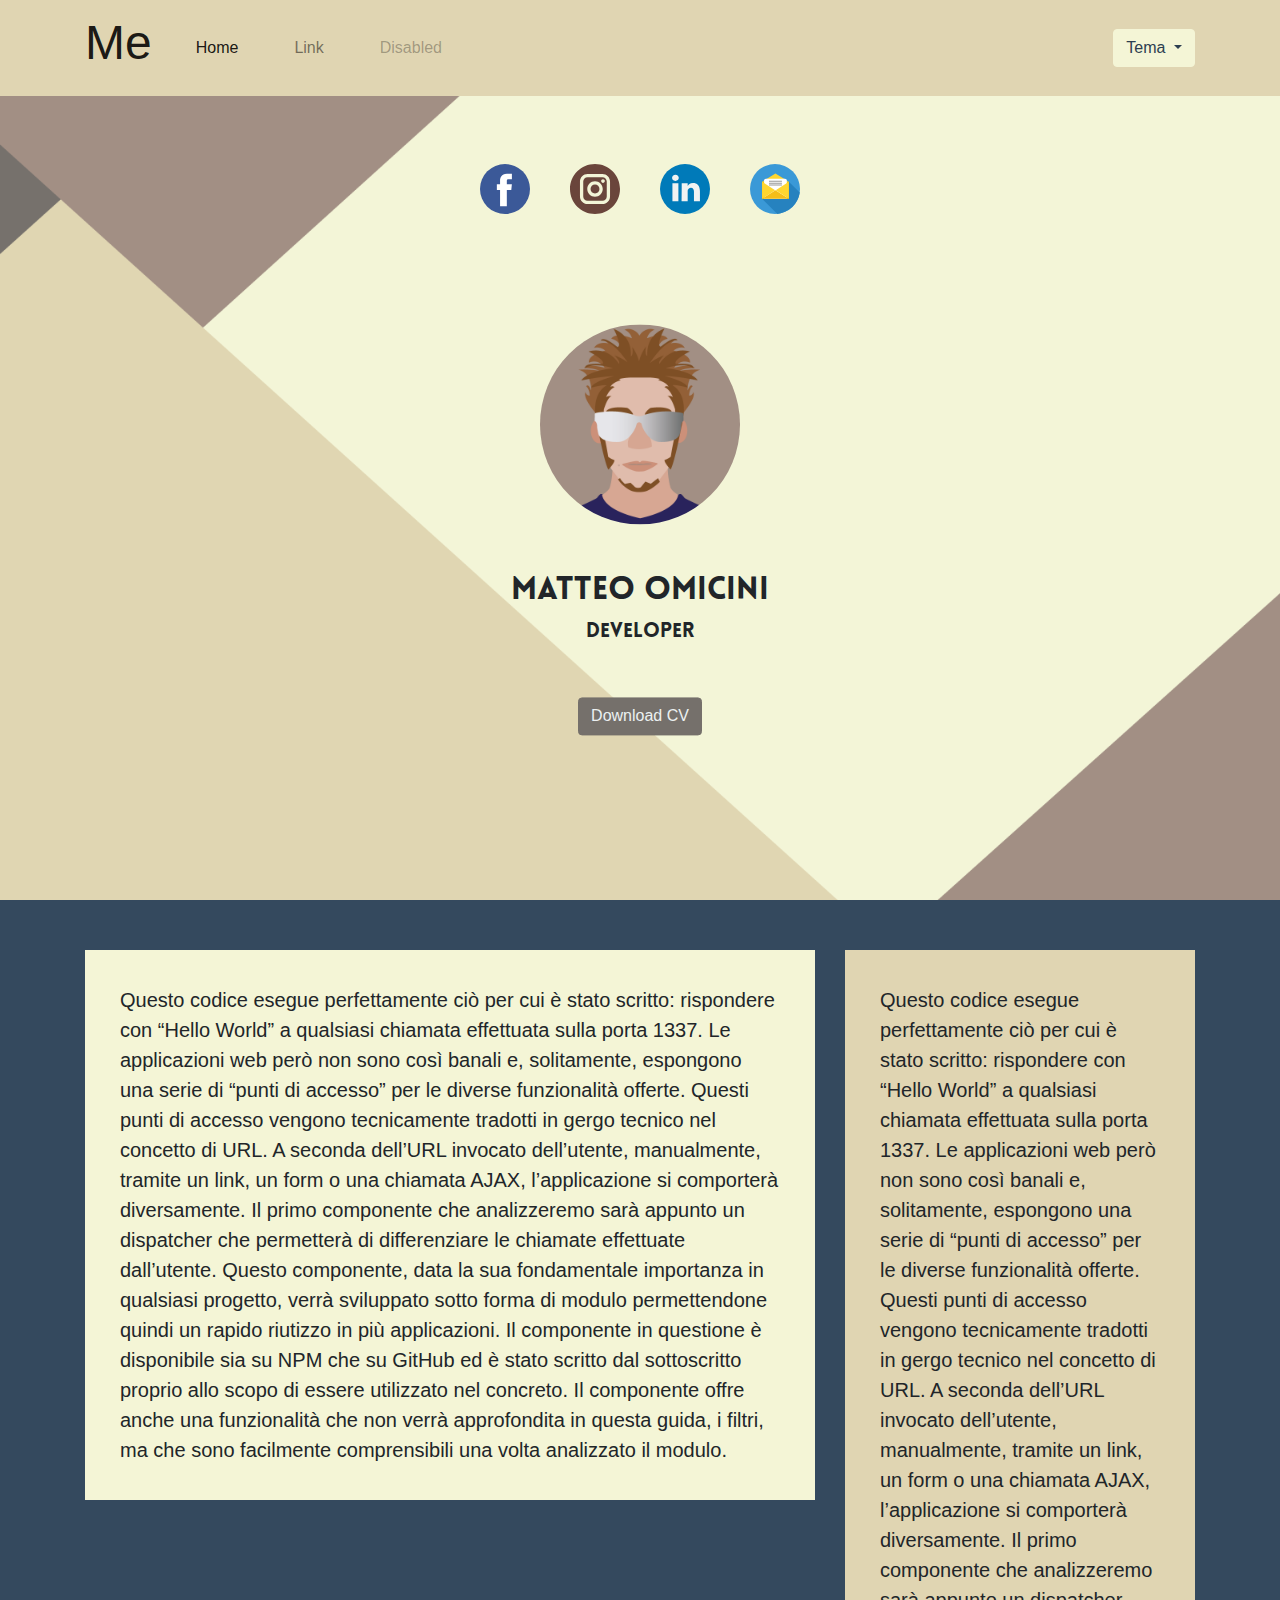
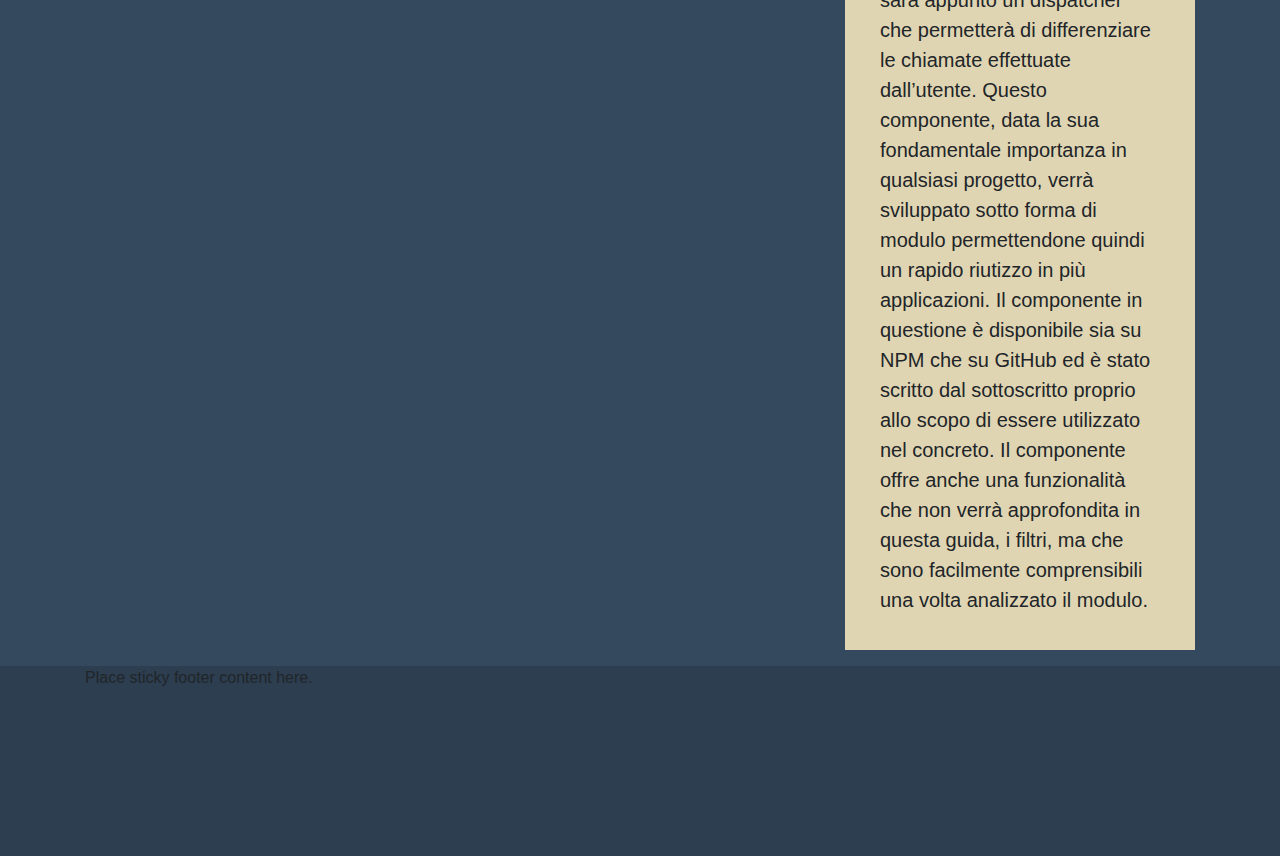
==== brown.html @ 4ef39616 "Initial commit" ====
<!DOCTYPE html>
<html lang="en" xmlns:mailto="http://www.w3.org/1999/xhtml">
<head>
    <!-- Required meta tags -->
    <meta charset="utf-8">
    <meta name="viewport" content="width=device-width, initial-scale=1, shrink-to-fit=no">

    <!-- Bootstrap CSS -->
    <link rel="stylesheet" href="css/bootstrap.min.css">
    <link rel="stylesheet" type="text/css" href="css/brown.css">
    <link rel="stylesheet" href="https://maxcdn.bootstrapcdn.com/font-awesome/4.7.0/css/font-awesome.min.css">

    <style>
        @font-face {
            font-family: Delicious;
            src: url('fonts/Lovelo_Black.otf');
        }

        h2 {
            font-family: Delicious
        }

        span {
            font-family: Delicious;
        }
    </style>
</head>
<body>

<section id="me">
    <nav class="navbar fixed-top navbar-expand-lg navbar-light bg-light">
        <div class="container">
            <a class="navbar-brand" href="#">Me</a>
            <button class="navbar-toggler" type="button" data-toggle="collapse"
                    data-target="#navbarSupportedContent"
                    aria-controls="navbarSupportedContent" aria-expanded="false" aria-label="Toggle navigation">
                <span class="navbar-toggler-icon"></span>
            </button>

            <div class="collapse navbar-collapse" id="navbarSupportedContent">
                <ul class="navbar-nav mr-auto">
                    <li class="nav-item active">
                        <a class="nav-link" href="#">Home <span class="sr-only">(current)</span></a>
                    </li>
                    <li class="nav-item">
                        <a class="nav-link" href="#">Link</a>
                    </li>
                    <li class="nav-item">
                        <a class="nav-link disabled" href="#">Disabled</a>
                    </li>
                </ul>
                <div class="dropdown">
                    <button class="btn btn-secondary dropdown-toggle" type="button" id="dropdownMenuButton"
                            data-toggle="dropdown" aria-haspopup="true" aria-expanded="false">
                        Tema
                    </button>
                    <div class="dropdown-menu" aria-labelledby="Tema">
                        <a class="dropdown-item" href="standard.html">Standard</a>
                        <a class="dropdown-item" href="orange.html">Orange</a>
                        <a class="dropdown-item" href="brown.html">Wood</a>
                    </div>
                </div>
            </div>
        </div>
    </nav>

    <div class="img-fluid" id="image">
        <ul class="nav justify-content-center" id="icons">

            <li class="nav-item">
                <a href="https://www.facebook.com/matteo.omicini">
                    <img id="facebook" src="[data-uri]" /></a>
            </li>

            <li class="nav-item">
                <a href="https://www.instagram.com/grandemattyx/">
                    <img id="instagram" src="[data-uri]" />
                </a>
            </li>
            <li class="nav-item">
                <a href="https://www.linkedin.com/in/matteo-omicini-917546149/">
                    <img id="linkedin" src="[data-uri]" />
                </a>
            </li>

            <li class="nav-item">
                <a href="mailto:grandemattyx@gmail.com">
                    <img id="mail" src="[data-uri]" />
                </a>
            </li>
        </ul>

        <div class="container" id="itemImageContainer">
            <img class="rounded-circle" src="img/super-flat-avatar_brown.png" id="avatar">
            <div class="container" id="name">
                <h2 class="lead" id="nome">Matteo Omicini</h2>
                <span class="lead" id="dev">Developer</span>
            </div>
            <div class="text-center">
                <button type="button" class="btn btn-primary" id="cv">Download CV</button>
            </div>
        </div>
    </div>

</section>

<div class="container">
    <div class="row">
        <div class="col-sm-8">

            <p class="lead" id="description">Questo codice esegue perfettamente ciò per cui è stato scritto: rispondere
                con “Hello
                World” a qualsiasi chiamata effettuata sulla porta 1337.

                Le applicazioni web però non sono così banali e, solitamente, espongono una serie di “punti di
                accesso” per le diverse funzionalità offerte. Questi punti di accesso vengono tecnicamente tradotti
                in gergo tecnico nel concetto di URL. A seconda dell’URL invocato dell’utente, manualmente, tramite
                un link, un form o una chiamata AJAX, l’applicazione si comporterà diversamente.

                Il primo componente che analizzeremo sarà appunto un dispatcher che permetterà di differenziare le
                chiamate effettuate dall’utente. Questo componente, data la sua fondamentale importanza in qualsiasi
                progetto, verrà sviluppato sotto forma di modulo permettendone quindi un rapido riutizzo in più
                applicazioni.

                Il componente in questione è disponibile sia su NPM che su GitHub ed è stato scritto dal
                sottoscritto proprio allo scopo di essere utilizzato nel concreto. Il componente offre anche una
                funzionalità che non verrà approfondita in questa guida, i filtri, ma che sono facilmente
                comprensibili una volta analizzato il modulo.</p>

        </div>
        <div class="col-sm-4">
            <p class="lead" id="skills">Questo codice esegue perfettamente ciò per cui è stato scritto: rispondere con
                “Hello
                World” a qualsiasi chiamata effettuata sulla porta 1337.

                Le applicazioni web però non sono così banali e, solitamente, espongono una serie di “punti di
                accesso” per le diverse funzionalità offerte. Questi punti di accesso vengono tecnicamente tradotti
                in gergo tecnico nel concetto di URL. A seconda dell’URL invocato dell’utente, manualmente, tramite
                un link, un form o una chiamata AJAX, l’applicazione si comporterà diversamente.

                Il primo componente che analizzeremo sarà appunto un dispatcher che permetterà di differenziare le
                chiamate effettuate dall’utente. Questo componente, data la sua fondamentale importanza in qualsiasi
                progetto, verrà sviluppato sotto forma di modulo permettendone quindi un rapido riutizzo in più
                applicazioni.

                Il componente in questione è disponibile sia su NPM che su GitHub ed è stato scritto dal
                sottoscritto proprio allo scopo di essere utilizzato nel concreto. Il componente offre anche una
                funzionalità che non verrà approfondita in questa guida, i filtri, ma che sono facilmente
                comprensibili una volta analizzato il modulo.</p>
        </div>
    </div>
</div>

<div id="footer">
    <div class="container">
        <p class="footer-block">Place sticky footer content here.</p>
    </div>
</div>

<!-- Optional JavaScript -->
<!-- jQuery first, then Popper.js, then Bootstrap JS -->
<script src="https://code.jquery.com/jquery-3.2.1.slim.min.js"
        integrity="sha384-KJ3o2DKtIkvYIK3UENzmM7KCkRr/rE9/Qpg6aAZGJwFDMVNA/GpGFF93hXpG5KkN"
        crossorigin="anonymous"></script>
<script src="https://cdnjs.cloudflare.com/ajax/libs/popper.js/1.11.0/umd/popper.min.js"
        integrity="sha384-b/U6ypiBEHpOf/4+1nzFpr53nxSS+GLCkfwBdFNTxtclqqenISfwAzpKaMNFNmj4"
        crossorigin="anonymous"></script>
<script src="js/bootstrap.min.js"></script>
</body>
</html>
---- css/brown.css ----
@font-face {
    font-family: Delicious;
    src: url(../fonts/Lovelo_Black.otf);
}

body {
    background: #34495e;
}

.navbar-brand {
    font-size: 3rem;
    line-height: 50px;
    height: 70px;
}

.bg-light {
    background-color: #E0D5B2 !important;
}

.btn-secondary {
    color: #2c3e50;
    background-color: #F4F5D6;
    border-color: #F4F5D6;
}

.btn-secondary.active, .btn-secondary:active, .show > .btn-secondary.dropdown-toggle {
    background-color: #A38F84;
    background-image: none;
    border-color: #A38F84;
}

.btn-secondary:hover {
    color: #2c3e50;
    background-color: #F4F5D6;
    border-color: #F4F5D6;
}

#image {
    padding-top: 80px;
    padding-left: 0;
    padding-right: 0;
    height: 100vh;
    width: 100%;
    /*background: rgba(0, 0, 0, .2);*/
    background: url(../img/background_flat_brown.png) no-repeat;
    background-size: cover;
    background-position: center;
    /*background-attachment: fixed;*/
    background-blend-mode: overlay;
    position: relative;
    overflow: hidden;
    border-color: transparent;

}

.img-fluid {
    max-width: 100%;
    height: auto;

}

#avatar {
    margin-left: auto;
    margin-right: auto;
    display: block;
    height: 200px;
    width: 200px;
}

#nome{
    font-size: 200%;
}

#name {
    margin: auto;
    text-align: center;
    padding: 50px 0px;
}

#itemImageContainer {
    padding-top: 100px;
    position: relative;
    top: 30%;
    transform: translateY(-50%);
}

#cv{
    margin: 0 auto;
    background: #75706B;
}

.btn-primary{
    color: #ecf0f1;
    border-color: #75706B;
}

.nav{
    padding-top: 5%;
}

.nav-item {
    margin: 20px;
}

#facebook{
    max-width: 50px;
    max-height: 50px;
}

#instagram{
    max-width: 50px;
    max-height: 50px;
}

#linkedin{
    max-width: 50px;
    max-height: 50px;
}

#mail{
    max-width: 50px;
    max-height: 50px;
}

.row {
    padding-top: 50px;
}

#description {
    padding: 35px;
    background: #F4F5D6;
}

#skills {
    background: #E0D5B2;
    padding: 35px;
}

#footer {
    padding-bottom: 150px;
    background-color: #2c3e50;
}
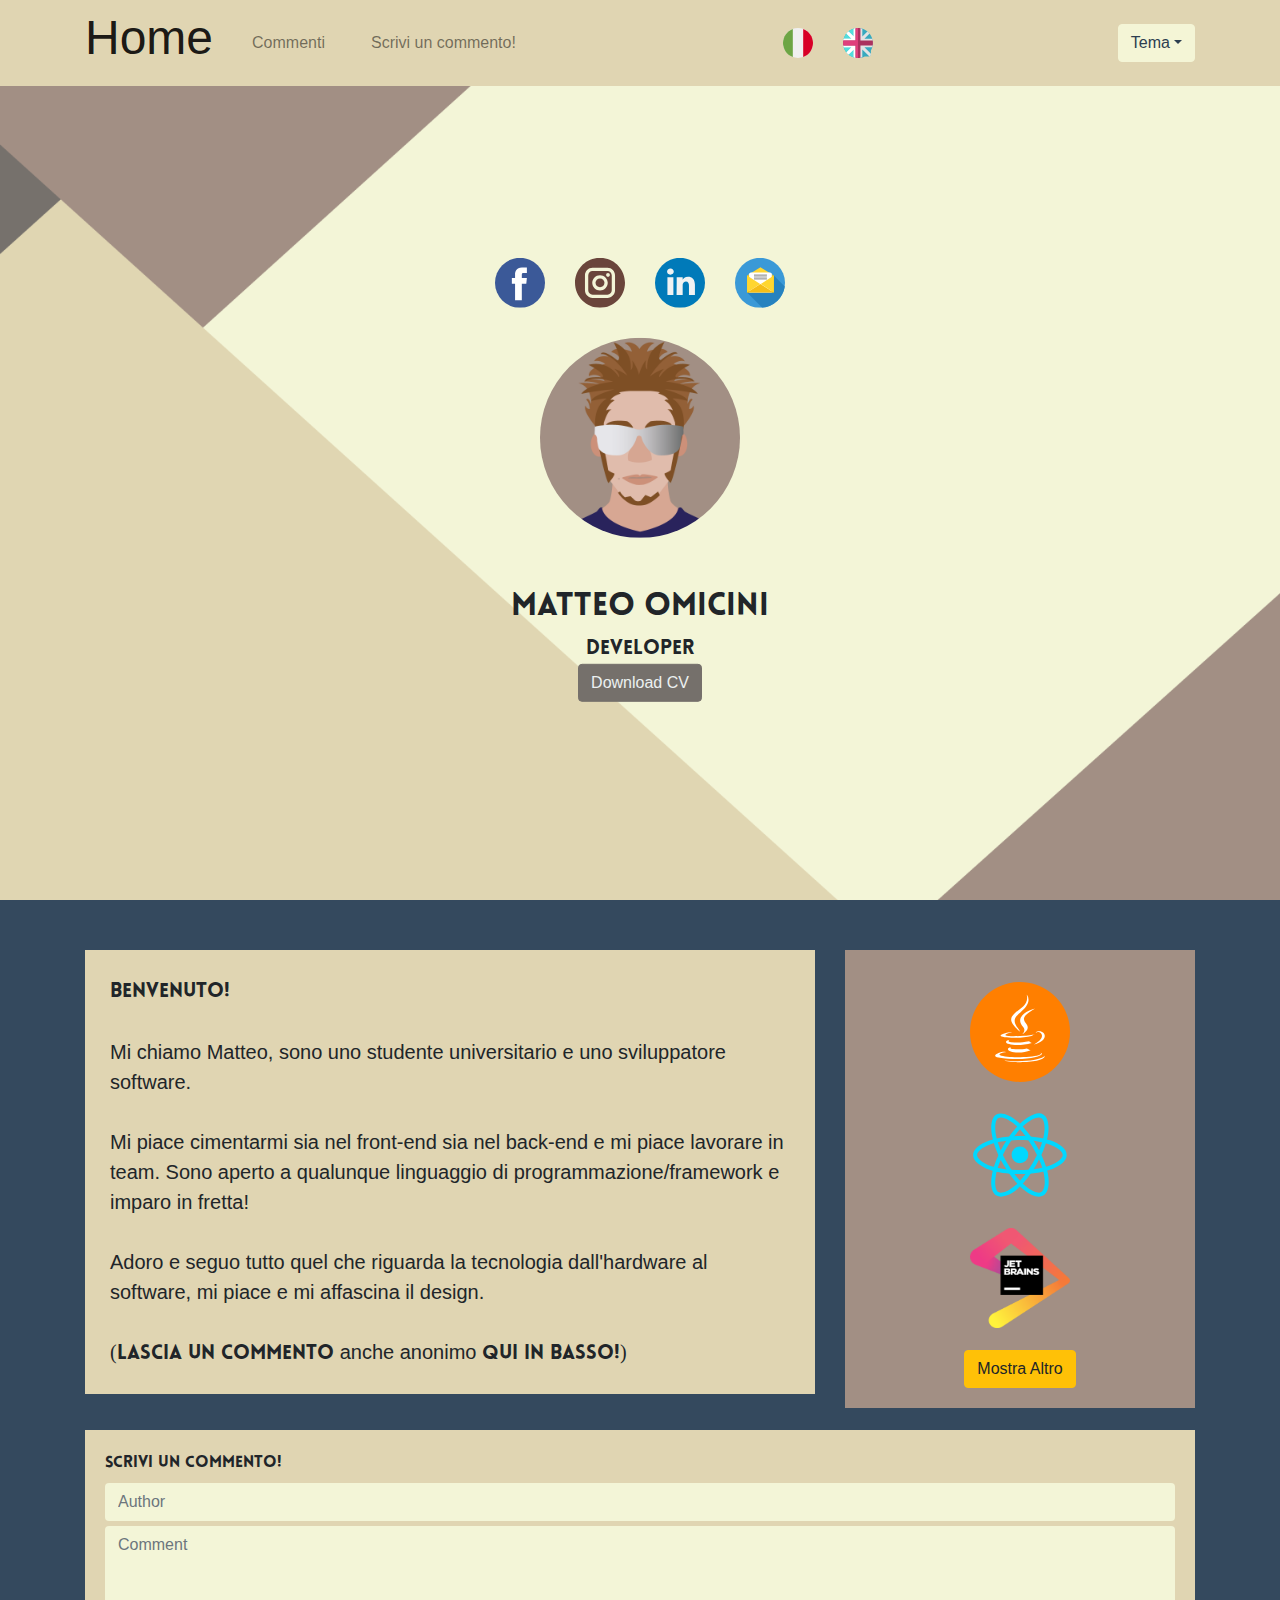
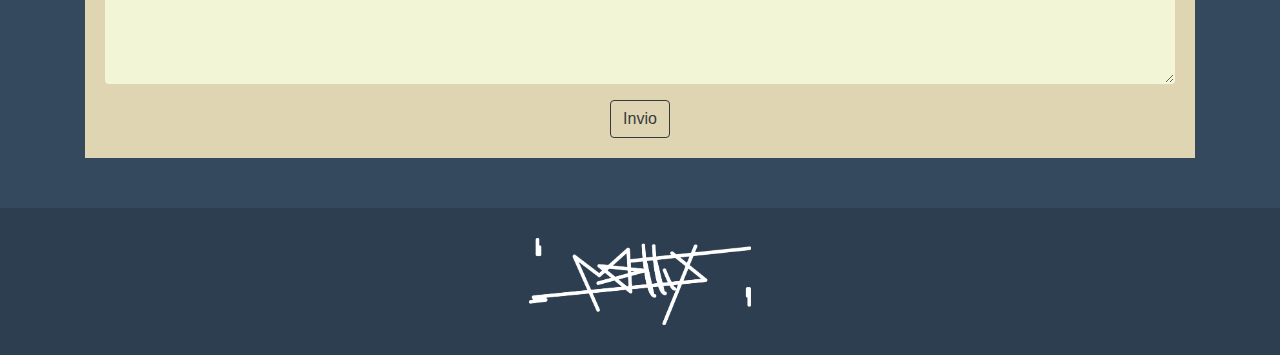
==== commit e2e1d784: "Release v1" ====
--- a/brown.html
+++ b/brown.html
@@ -1,36 +1,25 @@
 <!DOCTYPE html>
-<html lang="en" xmlns:mailto="http://www.w3.org/1999/xhtml">
+<html lang="en">
 <head>
     <!-- Required meta tags -->
     <meta charset="utf-8">
     <meta name="viewport" content="width=device-width, initial-scale=1, shrink-to-fit=no">
+    <meta name="theme-color" content="#1abc9c"/>
+    <meta http-equiv="X-UA-Compatible" content="IE=Edge">
 
     <!-- Bootstrap CSS -->
-    <link rel="stylesheet" href="css/bootstrap.min.css">
+    <link rel="stylesheet" href="https://maxcdn.bootstrapcdn.com/bootstrap/4.0.0/css/bootstrap.min.css"
+          integrity="sha384-Gn5384xqQ1aoWXA+058RXPxPg6fy4IWvTNh0E263XmFcJlSAwiGgFAW/dAiS6JXm" crossorigin="anonymous">
+    <link rel="stylesheet" href="https://maxcdn.bootstrapcdn.com/font-awesome/4.7.0/css/font-awesome.min.css">
     <link rel="stylesheet" type="text/css" href="css/brown.css">
-    <link rel="stylesheet" href="https://maxcdn.bootstrapcdn.com/font-awesome/4.7.0/css/font-awesome.min.css">
-
-    <style>
-        @font-face {
-            font-family: Delicious;
-            src: url('fonts/Lovelo_Black.otf');
-        }
-
-        h2 {
-            font-family: Delicious
-        }
-
-        span {
-            font-family: Delicious;
-        }
-    </style>
+
 </head>
 <body>
 
 <section id="me">
     <nav class="navbar fixed-top navbar-expand-lg navbar-light bg-light">
         <div class="container">
-            <a class="navbar-brand" href="#">Me</a>
+            <a class="navbar-brand" href="http://matteoomicini.drink-web.eu">Home</a>
             <button class="navbar-toggler" type="button" data-toggle="collapse"
                     data-target="#navbarSupportedContent"
                     aria-controls="navbarSupportedContent" aria-expanded="false" aria-label="Toggle navigation">
@@ -39,25 +28,34 @@
 
             <div class="collapse navbar-collapse" id="navbarSupportedContent">
                 <ul class="navbar-nav mr-auto">
-                    <li class="nav-item active">
-                        <a class="nav-link" href="#">Home <span class="sr-only">(current)</span></a>
-                    </li>
-                    <li class="nav-item">
-                        <a class="nav-link" href="#">Link</a>
-                    </li>
-                    <li class="nav-item">
-                        <a class="nav-link disabled" href="#">Disabled</a>
+                    <li class="nav-item">
+                        <a class="nav-link" href="http://matteoomicini.drink-web.eu/comments" id="header_comments">Commenti</span></a>
+                    </li>
+                    <li class="nav-item">
+                        <a class="nav-link" href="#comment" id="header_write_comment">Scrivi un commento!</a>
                     </li>
                 </ul>
+
+                <ul class="navbar-nav mr-auto">
+                    <li class="nav-item">
+                        <a onclick="toItalian()">
+                            <img id="italian" src="./img/icons/italy.svg"/>
+                        </a>
+                    </li>
+                    <li class="nav-item">
+                        <a onclick="toEnglish()">
+                            <img id="english" src="./img/icons/english.svg"/>
+                        </a>
+                    </li>
+                </ul>
+
                 <div class="dropdown">
                     <button class="btn btn-secondary dropdown-toggle" type="button" id="dropdownMenuButton"
-                            data-toggle="dropdown" aria-haspopup="true" aria-expanded="false">
-                        Tema
-                    </button>
+                            data-toggle="dropdown" aria-haspopup="true" aria-expanded="false">Tema</button>
                     <div class="dropdown-menu" aria-labelledby="Tema">
-                        <a class="dropdown-item" href="standard.html">Standard</a>
-                        <a class="dropdown-item" href="orange.html">Orange</a>
-                        <a class="dropdown-item" href="brown.html">Wood</a>
+                        <a class="dropdown-item" href="index.html" >Standard</a>
+                        <a class="dropdown-item " href="orange.html" id="arancio">Arancio</a>
+                        <a class="dropdown-item" href="brown.html" id="legno">Legno</a>
                     </div>
                 </div>
             </div>
@@ -65,39 +63,47 @@
     </nav>
 
     <div class="img-fluid" id="image">
-        <ul class="nav justify-content-center" id="icons">
-
-            <li class="nav-item">
-                <a href="https://www.facebook.com/matteo.omicini">
-                    <img id="facebook" src="[data-uri]" /></a>
-            </li>
-
-            <li class="nav-item">
-                <a href="https://www.instagram.com/grandemattyx/">
-                    <img id="instagram" src="[data-uri]" />
-                </a>
-            </li>
-            <li class="nav-item">
-                <a href="https://www.linkedin.com/in/matteo-omicini-917546149/">
-                    <img id="linkedin" src="[data-uri]" />
-                </a>
-            </li>
-
-            <li class="nav-item">
-                <a href="mailto:grandemattyx@gmail.com">
-                    <img id="mail" src="[data-uri]" />
-                </a>
-            </li>
-        </ul>
 
         <div class="container" id="itemImageContainer">
-            <img class="rounded-circle" src="img/super-flat-avatar_brown.png" id="avatar">
-            <div class="container" id="name">
-                <h2 class="lead" id="nome">Matteo Omicini</h2>
-                <span class="lead" id="dev">Developer</span>
-            </div>
-            <div class="text-center">
-                <button type="button" class="btn btn-primary" id="cv">Download CV</button>
+
+            <ul class="nav justify-content-center" id="icons">
+
+                <li class="nav-item">
+                    <a href="https://www.facebook.com/matteo.omicini">
+                        <img id="facebook"
+                             src="[data-uri]"/></a>
+                </li>
+
+                <li class="nav-item">
+                    <a href="https://www.instagram.com/dormi_gary/">
+                        <img id="instagram"
+                             src="[data-uri]"/>
+                    </a>
+                </li>
+                <li class="nav-item">
+                    <a href="https://www.linkedin.com/in/matteo-omicini-917546149/">
+                        <img id="linkedin"
+                             src="[data-uri]"/>
+                    </a>
+                </li>
+
+                <li class="nav-item">
+                    <a href="mailto:grandemattyx@gmail.com">
+                        <img id="mail"
+                             src="[data-uri]"/>
+                    </a>
+                </li>
+            </ul>
+
+            <div id="avatar_container">
+                <img class="rounded-circle" src="img/super-flat-avatar_brown.png" id="avatar">
+                <div class="container" id="name">
+                    <h2 class="lead" id="nome">Matteo Omicini</h2>
+                    <span class="lead bold" id="dev">Developer</span>
+                </div>
+                <div class="text-center">
+                    <a type="button" href="download/cv_matteo_omicini.pdf" class="btn btn-primary" id="cv"> Download CV </a>
+                </div>
             </div>
         </div>
     </div>
@@ -108,63 +114,144 @@
     <div class="row">
         <div class="col-sm-8">
 
-            <p class="lead" id="description">Questo codice esegue perfettamente ciò per cui è stato scritto: rispondere
-                con “Hello
-                World” a qualsiasi chiamata effettuata sulla porta 1337.
-
-                Le applicazioni web però non sono così banali e, solitamente, espongono una serie di “punti di
-                accesso” per le diverse funzionalità offerte. Questi punti di accesso vengono tecnicamente tradotti
-                in gergo tecnico nel concetto di URL. A seconda dell’URL invocato dell’utente, manualmente, tramite
-                un link, un form o una chiamata AJAX, l’applicazione si comporterà diversamente.
-
-                Il primo componente che analizzeremo sarà appunto un dispatcher che permetterà di differenziare le
-                chiamate effettuate dall’utente. Questo componente, data la sua fondamentale importanza in qualsiasi
-                progetto, verrà sviluppato sotto forma di modulo permettendone quindi un rapido riutizzo in più
-                applicazioni.
-
-                Il componente in questione è disponibile sia su NPM che su GitHub ed è stato scritto dal
-                sottoscritto proprio allo scopo di essere utilizzato nel concreto. Il componente offre anche una
-                funzionalità che non verrà approfondita in questa guida, i filtri, ma che sono facilmente
-                comprensibili una volta analizzato il modulo.</p>
-
-        </div>
+            <p class="lead" id="description">
+                <span class="bold" id="desc_1">Benvenuto!</span>
+                <br>
+                <br>
+                <span id="desc_2">Mi chiamo Matteo, sono uno studente universitario e uno sviluppatore software.</span>
+                <br>
+                <br>
+                <span id="desc_3">Mi piace cimentarmi sia nel front-end sia nel back-end e mi piace lavorare in team.
+                Sono aperto a qualunque linguaggio di programmazione/framework e imparo in fretta!
+                </span>
+                <br>
+                <br>
+                <span id="desc_4">Adoro e seguo tutto quel che riguarda la tecnologia dall'hardware al software, mi piace e mi affascina il design.</span>
+                <br>
+                <br>
+                <span class="bold" id="desc_5">(Lascia un commento </span> <span id="desc_6">anche anonimo</span> <span class="bold" id="desc_7"> qui in basso!)</span>
+
+            </p>
+
+        </div>
+
         <div class="col-sm-4">
-            <p class="lead" id="skills">Questo codice esegue perfettamente ciò per cui è stato scritto: rispondere con
-                “Hello
-                World” a qualsiasi chiamata effettuata sulla porta 1337.
-
-                Le applicazioni web però non sono così banali e, solitamente, espongono una serie di “punti di
-                accesso” per le diverse funzionalità offerte. Questi punti di accesso vengono tecnicamente tradotti
-                in gergo tecnico nel concetto di URL. A seconda dell’URL invocato dell’utente, manualmente, tramite
-                un link, un form o una chiamata AJAX, l’applicazione si comporterà diversamente.
-
-                Il primo componente che analizzeremo sarà appunto un dispatcher che permetterà di differenziare le
-                chiamate effettuate dall’utente. Questo componente, data la sua fondamentale importanza in qualsiasi
-                progetto, verrà sviluppato sotto forma di modulo permettendone quindi un rapido riutizzo in più
-                applicazioni.
-
-                Il componente in questione è disponibile sia su NPM che su GitHub ed è stato scritto dal
-                sottoscritto proprio allo scopo di essere utilizzato nel concreto. Il componente offre anche una
-                funzionalità che non verrà approfondita in questa guida, i filtri, ma che sono facilmente
-                comprensibili una volta analizzato il modulo.</p>
-        </div>
-    </div>
+            <div class="lead" id="skills">
+
+                <ul class="list-group list-group-flush">
+                    <li class="list-group-item">
+                        <img src="img/icons/java.svg"/>
+                    </li>
+                    <li class="list-group-item">
+                        <img src="img/icons/react.svg"/>
+                    </li>
+                    <li class="list-group-item">
+                        <img src="img/icons/2000px-JetBrains_Logo_2016.svg.png"/>
+                    </li>
+                </ul>
+
+                <div class="text-center">
+                    <button class="btn btn-warning" id="collapseButton1" onclick="hide()">Mostra Altro</button>
+                </div>
+
+            </div>
+        </div>
+    </div>
+
+    <div class="collapse multi-collapse" id="otherSkills">
+
+        <div id="skills">
+
+            <ul class="nav justify-content-center">
+
+                <li class="list-group-item">
+                    <img src="img/icons/javascript.svg"/>
+                </li>
+                <li class="nav-item">
+                    <img src="img/icons/bootstrap.svg"/>
+                </li>
+                <li class="nav-item">
+                    <img src="img/icons/php.svg"/>
+                </li>
+                <li class="nav-item">
+                    <img src="img/icons/node.svg"/>
+                </li>
+                <li class="nav-item">
+                    <img src="img/icons/github.svg"/>
+                </li>
+                <li class="nav-item">
+                    <img src="img/icons/database.svg"/>
+                </li>
+                <li class="nav-item">
+                    <img src="img/icons/android.svg"/>
+                </li>
+            </ul>
+            <div class="text-center">
+                <button class="btn btn-warning" id="collapseButton2" onclick="hide()">Nascondi</button>
+            </div>
+        </div>
+    </div>
+
+
+    <div class="modal fade" id="myModal" role="dialog">
+        <div class="modal-dialog">
+
+            <!-- Modal content-->
+            <div class="modal-content">
+                <div class="modal-header">
+                    <h2 id="modal_header">Commento inviato!</h2>
+                    <button type="button" class="close" data-dismiss="modal">&times;</button>
+                </div>
+                <div class="modal-body">
+                    <p id="modal_body">Ora devo solo approvarlo! <br> Generalmente lo faccio immediatamente.<br>Puoi dargli un occhiata nella <a href=\"http://matteoomicini.drink-web.eu/comments/>SEZIONE COMMENTI</a></p>
+                </div>
+                <div class="modal-footer">
+                    <button type="button" class="btn btn-outline-dark" data-dismiss="modal">Ok</button>
+                </div>
+            </div>
+
+        </div>
+    </div>
+
+
+    <section id="comment">
+        <form>
+            <label for="TextArea" id="form_write_comment">Scrivi un commento!</label>
+            <input type="text" class="form-control lead" id="form_write_sender" placeholder="Author" id="Sender">
+            <hr>
+            <div class="form-group">
+                <textarea class="form-control lead" id="TextArea" placeholder="Comment" rows="6"></textarea>
+            </div>
+
+            <div style="text-align: center">
+                <button type="button" class="btn btn-outline-dark" onclick="validate()" id="form_send">Invio</button>
+            </div>
+        </form>
+    </section>
 </div>
 
+
 <div id="footer">
-    <div class="container">
-        <p class="footer-block">Place sticky footer content here.</p>
+    <div class="container" style="text-align: center">
+        <img src="img/logopng.png" id="logo"/>
     </div>
 </div>
 
 <!-- Optional JavaScript -->
 <!-- jQuery first, then Popper.js, then Bootstrap JS -->
-<script src="https://code.jquery.com/jquery-3.2.1.slim.min.js"
-        integrity="sha384-KJ3o2DKtIkvYIK3UENzmM7KCkRr/rE9/Qpg6aAZGJwFDMVNA/GpGFF93hXpG5KkN"
+<script
+        src="http://code.jquery.com/jquery-3.3.1.min.js"
+        integrity="sha256-FgpCb/KJQlLNfOu91ta32o/NMZxltwRo8QtmkMRdAu8="
         crossorigin="anonymous"></script>
-<script src="https://cdnjs.cloudflare.com/ajax/libs/popper.js/1.11.0/umd/popper.min.js"
-        integrity="sha384-b/U6ypiBEHpOf/4+1nzFpr53nxSS+GLCkfwBdFNTxtclqqenISfwAzpKaMNFNmj4"
+<script src="https://cdnjs.cloudflare.com/ajax/libs/popper.js/1.12.9/umd/popper.min.js"
+        integrity="sha384-ApNbgh9B+Y1QKtv3Rn7W3mgPxhU9K/ScQsAP7hUibX39j7fakFPskvXusvfa0b4Q"
         crossorigin="anonymous"></script>
-<script src="js/bootstrap.min.js"></script>
+<script src="https://maxcdn.bootstrapcdn.com/bootstrap/4.0.0/js/bootstrap.min.js"
+        integrity="sha384-JZR6Spejh4U02d8jOt6vLEHfe/JQGiRRSQQxSfFWpi1MquVdAyjUar5+76PVCmYl"
+        crossorigin="anonymous"></script>
+<script src="js/form_validation.js"></script>
+<script src="js/collapseButton.js"></script>
+<script src="js/change_language.js"></script>
+<script src="js/changeTheme.js"></script>
 </body>
 </html>--- a/css/brown.css
+++ b/css/brown.css
@@ -5,6 +5,19 @@
 
 body {
     background: #34495e;
+}
+
+@font-face {
+    font-family: Delicious;
+    src: url('fonts/Lovelo_Black.otf');
+}
+
+h2 {
+    font-family: Delicious
+}
+
+.bold {
+    font-family: Delicious;
 }
 
 .navbar-brand {
@@ -30,15 +43,13 @@
 }
 
 .btn-secondary:hover {
-    color: #2c3e50;
+    color: #A38F84;
     background-color: #F4F5D6;
     border-color: #F4F5D6;
 }
 
 #image {
-    padding-top: 80px;
-    padding-left: 0;
-    padding-right: 0;
+    padding: 10%;
     height: 100vh;
     width: 100%;
     /*background: rgba(0, 0, 0, .2);*/
@@ -50,6 +61,7 @@
     position: relative;
     overflow: hidden;
     border-color: transparent;
+    display: inline-table;
 
 }
 
@@ -57,12 +69,40 @@
     max-width: 100%;
     height: auto;
 
+}
+
+hr{
+    margin-top: 5px;
+    margin-bottom: 5px;
+    border: 0;
+}
+
+form{
+    background-color:#E0D5B2;
+    padding: 20px;
+    margin-bottom: 50px;
+    margin-top: 20px;
+}
+
+.form-control{
+    background: #F3F5D7;
+    border-color: transparent;
+}
+
+label{
+    font-family: Delicious;
+}
+
+#icons{;
+    min-height: 30px;
 }
 
 #avatar {
     margin-left: auto;
     margin-right: auto;
     display: block;
+    min-height: 150px;
+    min-width: 150px;
     height: 200px;
     width: 200px;
 }
@@ -71,17 +111,22 @@
     font-size: 200%;
 }
 
+#avatar_container{
+    padding-top: 30px;
+}
+
 #name {
     margin: auto;
     text-align: center;
-    padding: 50px 0px;
+    padding-top: 50px;
 }
 
 #itemImageContainer {
-    padding-top: 100px;
-    position: relative;
-    top: 30%;
-    transform: translateY(-50%);
+    position:absolute;
+    left:50%;
+    top:50%;
+    transform:translate(-50%,-50%);
+    margin-top: 30px;
 }
 
 #cv{
@@ -94,12 +139,22 @@
     border-color: #75706B;
 }
 
-.nav{
-    padding-top: 5%;
-}
-
 .nav-item {
-    margin: 20px;
+    margin-right: 15px;
+    margin-left: 15px;
+}
+
+#italian{
+    max-width: 30px;
+    max-height: 30px;
+    margin-top: 5px;
+    margin-bottom: 5px;
+}
+#english{
+    max-width: 30px;
+    max-height: 30px;
+    margin-top: 5px;
+    margin-bottom: 5px;
 }
 
 #facebook{
@@ -110,6 +165,8 @@
 #instagram{
     max-width: 50px;
     max-height: 50px;
+    min-height: 20px;
+    min-width: 20px;
 }
 
 #linkedin{
@@ -127,17 +184,79 @@
 }
 
 #description {
-    padding: 35px;
-    background: #F4F5D6;
+    padding: 25px;
+    background: #E0D5B2;
 }
 
 #skills {
-    background: #E0D5B2;
-    padding: 35px;
+    background: #A28F84;
+    padding: 20px;
+}
+
+.list-group-item{
+    background-color: transparent;
+    text-align: center;
+    border: 0px;
+}
+
+.nav-item{
+    background-color: transparent;
+    text-align: center;
+    border: 0px;
+}
+
+#collapseButton{
+    margin: 5px;
+}
+
+.list-group-item img{
+    height: 100px;
+    width: 100px;
+}
+
+.nav-item img{
+    height: 100px;
+    width: 100px;
+}
+
+#logo{
+    height: 100px;
+    width: 100px;
+}
+
+#collapseButton1{
+    margin-top: 10px;
 }
 
 #footer {
-    padding-bottom: 150px;
+    padding-bottom: auto;
     background-color: #2c3e50;
 }
 
+#logo{
+    text-align: center;
+    width: 20%;
+    height: auto;
+    margin: 30px;
+}
+
+.modal-footer{
+    border-top: transparent;
+}
+
+
+.modal-body{
+    background-color: #2c3e50;
+    margin: 12px;
+    color: #ecf0f1;
+}
+
+.modal-header {
+    border-bottom: transparent;
+}
+
+.modal-content {
+    background-color: #E0D5B2;
+}
+
+
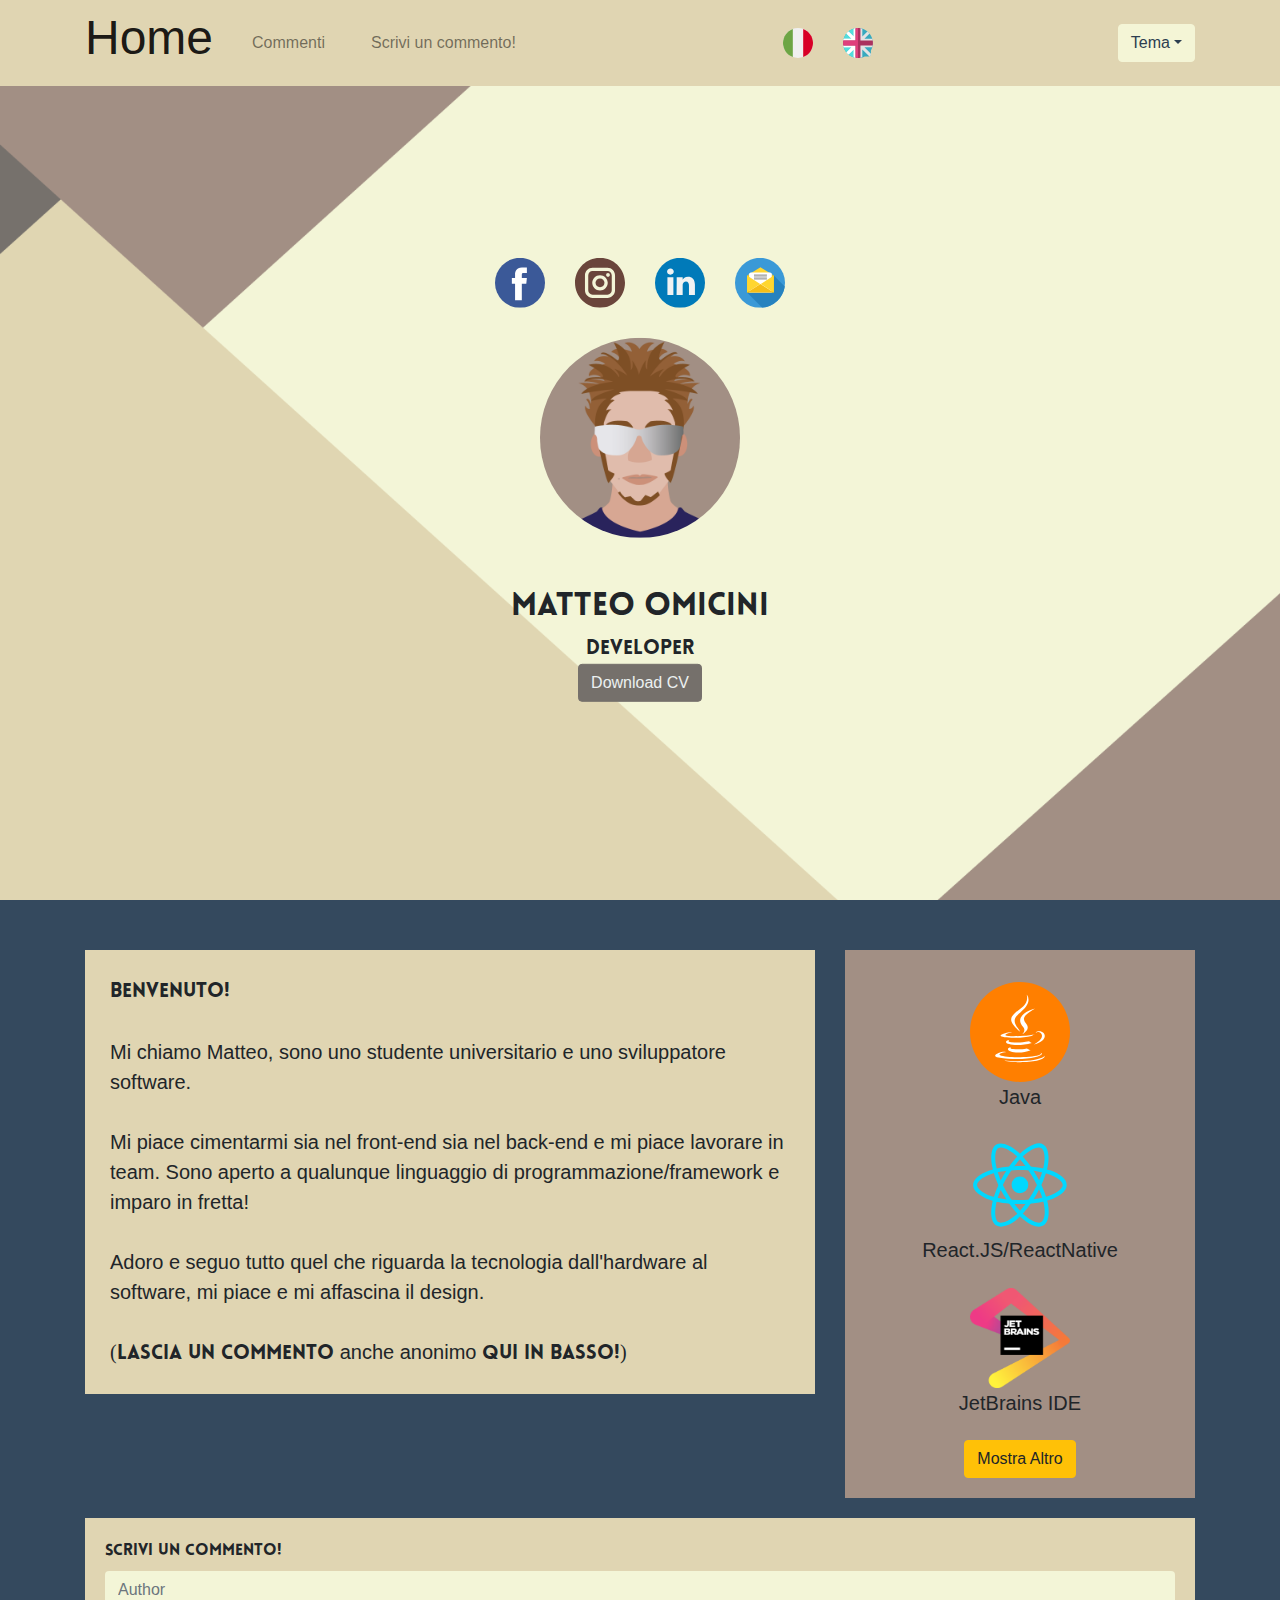
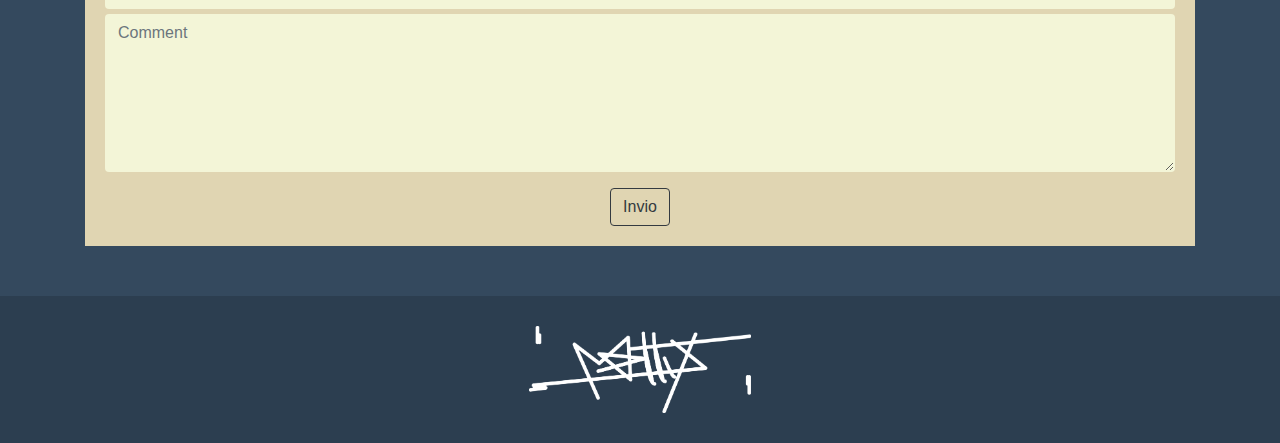
==== commit ecae2585: "Release v1 + skills name" ====
--- a/brown.html
+++ b/brown.html
@@ -4,7 +4,7 @@
     <!-- Required meta tags -->
     <meta charset="utf-8">
     <meta name="viewport" content="width=device-width, initial-scale=1, shrink-to-fit=no">
-    <meta name="theme-color" content="#1abc9c"/>
+    <meta name="theme-color" content="#E0D5B2"/>
     <meta http-equiv="X-UA-Compatible" content="IE=Edge">
 
     <!-- Bootstrap CSS -->
@@ -12,6 +12,9 @@
           integrity="sha384-Gn5384xqQ1aoWXA+058RXPxPg6fy4IWvTNh0E263XmFcJlSAwiGgFAW/dAiS6JXm" crossorigin="anonymous">
     <link rel="stylesheet" href="https://maxcdn.bootstrapcdn.com/font-awesome/4.7.0/css/font-awesome.min.css">
     <link rel="stylesheet" type="text/css" href="css/brown.css">
+
+    <!--Logo-->
+    <link rel="shortcut icon" type="image/x-icon" href="./img/brown_logo.png" />
 
 </head>
 <body>
@@ -140,13 +143,34 @@
 
                 <ul class="list-group list-group-flush">
                     <li class="list-group-item">
-                        <img src="img/icons/java.svg"/>
+                        <ul class="list-unstyled">
+                            <li>
+                                <img src="img/icons/java.svg"/>
+                            </li>
+                            <li>
+                                <span>Java</span>
+                            </li>
+                        </ul>
                     </li>
                     <li class="list-group-item">
-                        <img src="img/icons/react.svg"/>
+                        <ul class="list-unstyled">
+                            <li>
+                                <img src="img/icons/react.svg"/>
+                            </li>
+                            <li>
+                                <span>React.JS/ReactNative</span>
+                            </li>
+                        </ul>
                     </li>
                     <li class="list-group-item">
-                        <img src="img/icons/2000px-JetBrains_Logo_2016.svg.png"/>
+                        <ul class="list-unstyled">
+                            <li>
+                                <img src="img/icons/2000px-JetBrains_Logo_2016.svg.png"/>
+                            </li>
+                            <li>
+                                <span>JetBrains IDE</span>
+                            </li>
+                        </ul>
                     </li>
                 </ul>
 
@@ -165,25 +189,64 @@
             <ul class="nav justify-content-center">
 
                 <li class="list-group-item">
-                    <img src="img/icons/javascript.svg"/>
-                </li>
-                <li class="nav-item">
-                    <img src="img/icons/bootstrap.svg"/>
-                </li>
-                <li class="nav-item">
-                    <img src="img/icons/php.svg"/>
-                </li>
-                <li class="nav-item">
-                    <img src="img/icons/node.svg"/>
-                </li>
-                <li class="nav-item">
-                    <img src="img/icons/github.svg"/>
-                </li>
-                <li class="nav-item">
-                    <img src="img/icons/database.svg"/>
-                </li>
-                <li class="nav-item">
-                    <img src="img/icons/android.svg"/>
+                    <ul class="list-unstyled">
+                        <li>
+                            <img src="img/icons/javascript.svg"/>
+                        </li>
+                        <li>
+                            <span>Javascript</span>
+                        </li>
+                    </ul>
+                </li>
+                <li class="nav-item">
+                    <ul class="list-unstyled">
+                        <li>
+                            <img src="img/icons/bootstrap.svg"/>
+                        </li>
+                        <li>
+                            <span>Bootstrap</span>
+                        </li>
+                    </ul>
+                </li>
+                <li class="nav-item">
+                    <ul class="list-unstyled">
+                        <li>
+                            <img src="img/icons/php.svg"/>
+                        </li>
+                        <li>
+                            <span>PHP</span>
+                        </li>
+                    </ul>
+                </li>
+                <li class="nav-item">
+                    <ul class="list-unstyled">
+                        <li>
+                            <img src="img/icons/node.svg"/>
+                        </li>
+                        <li>
+                            <span>Node.JS</span>
+                        </li>
+                    </ul>
+                </li>
+                <li class="nav-item">
+                    <ul class="list-unstyled">
+                        <li>
+                            <img src="img/icons/github.svg"/>
+                        </li>
+                        <li>
+                            <span>GitHub</span>
+                        </li>
+                    </ul>
+                </li>
+                <li class="nav-item">
+                    <ul class="list-unstyled">
+                        <li>
+                            <img src="img/icons/android.svg"/>
+                        </li>
+                        <li>
+                            <span>Android</span>
+                        </li>
+                    </ul>
                 </li>
             </ul>
             <div class="text-center">
